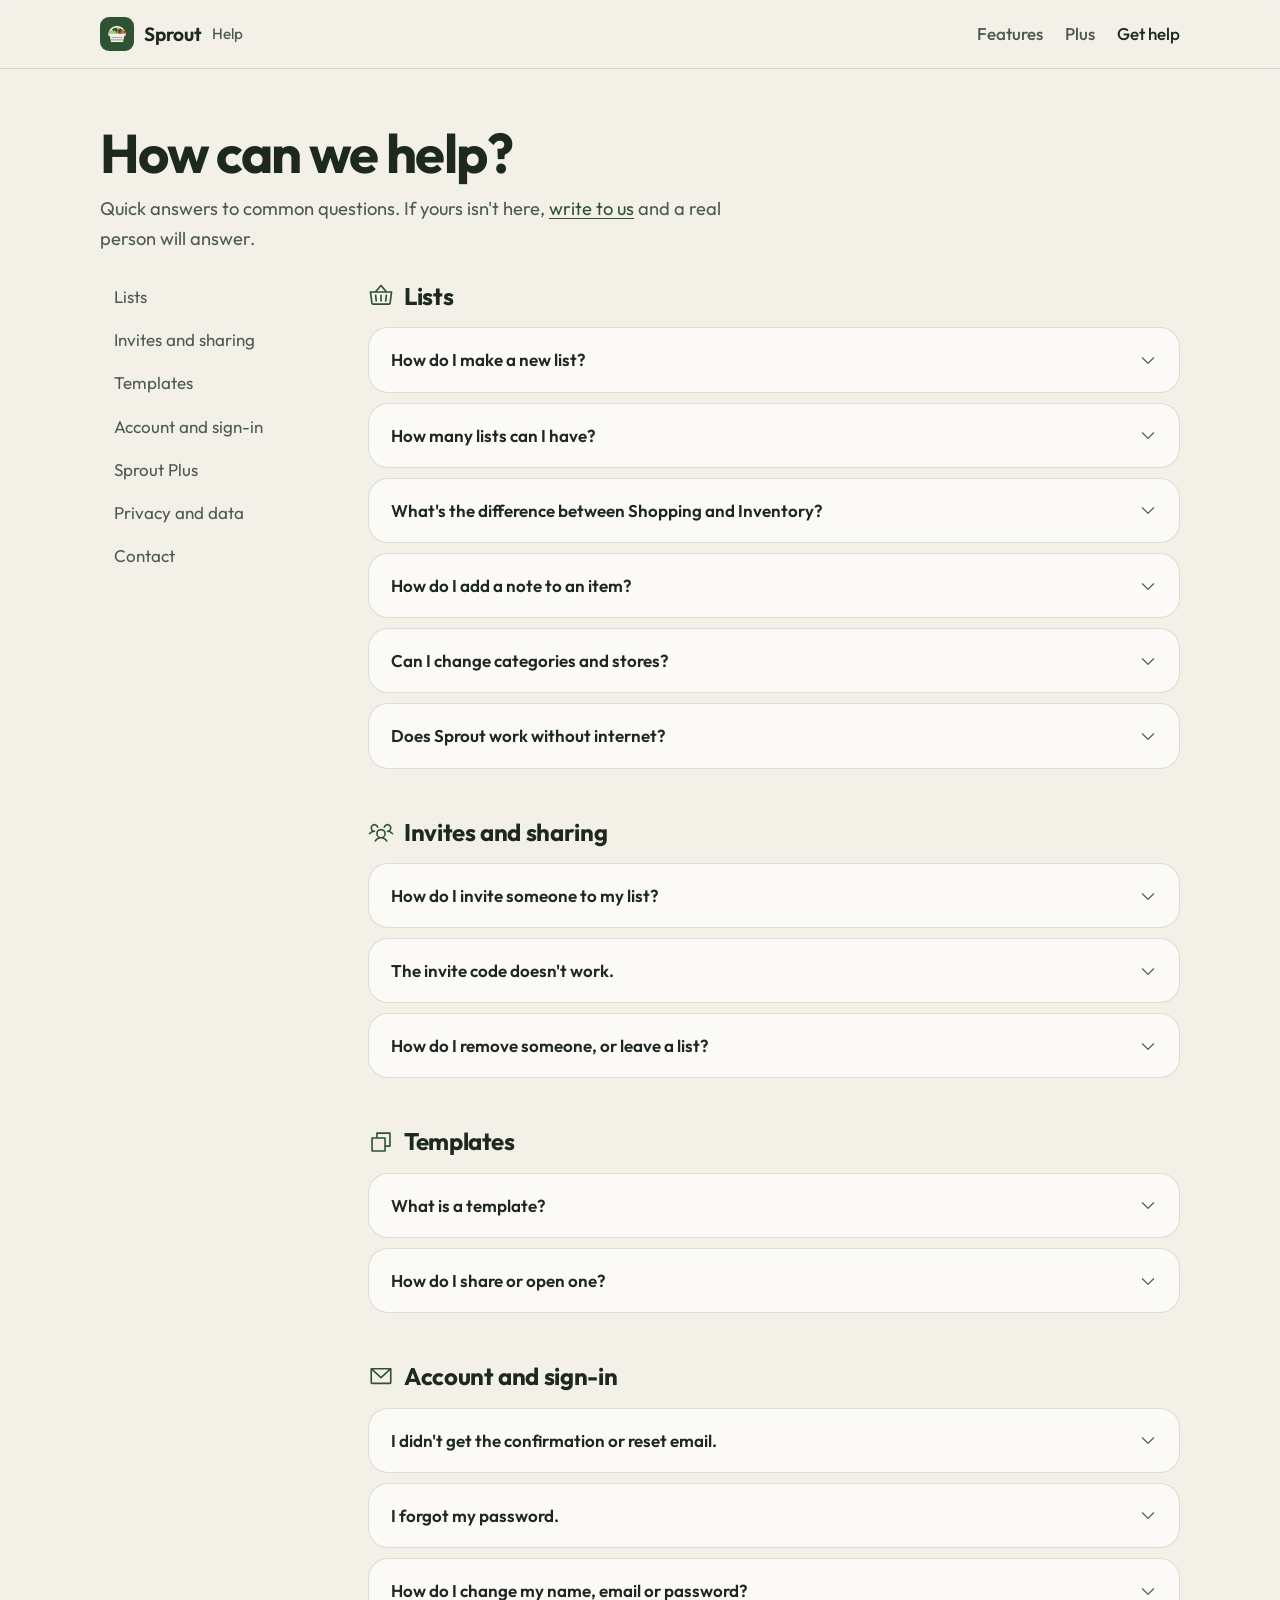
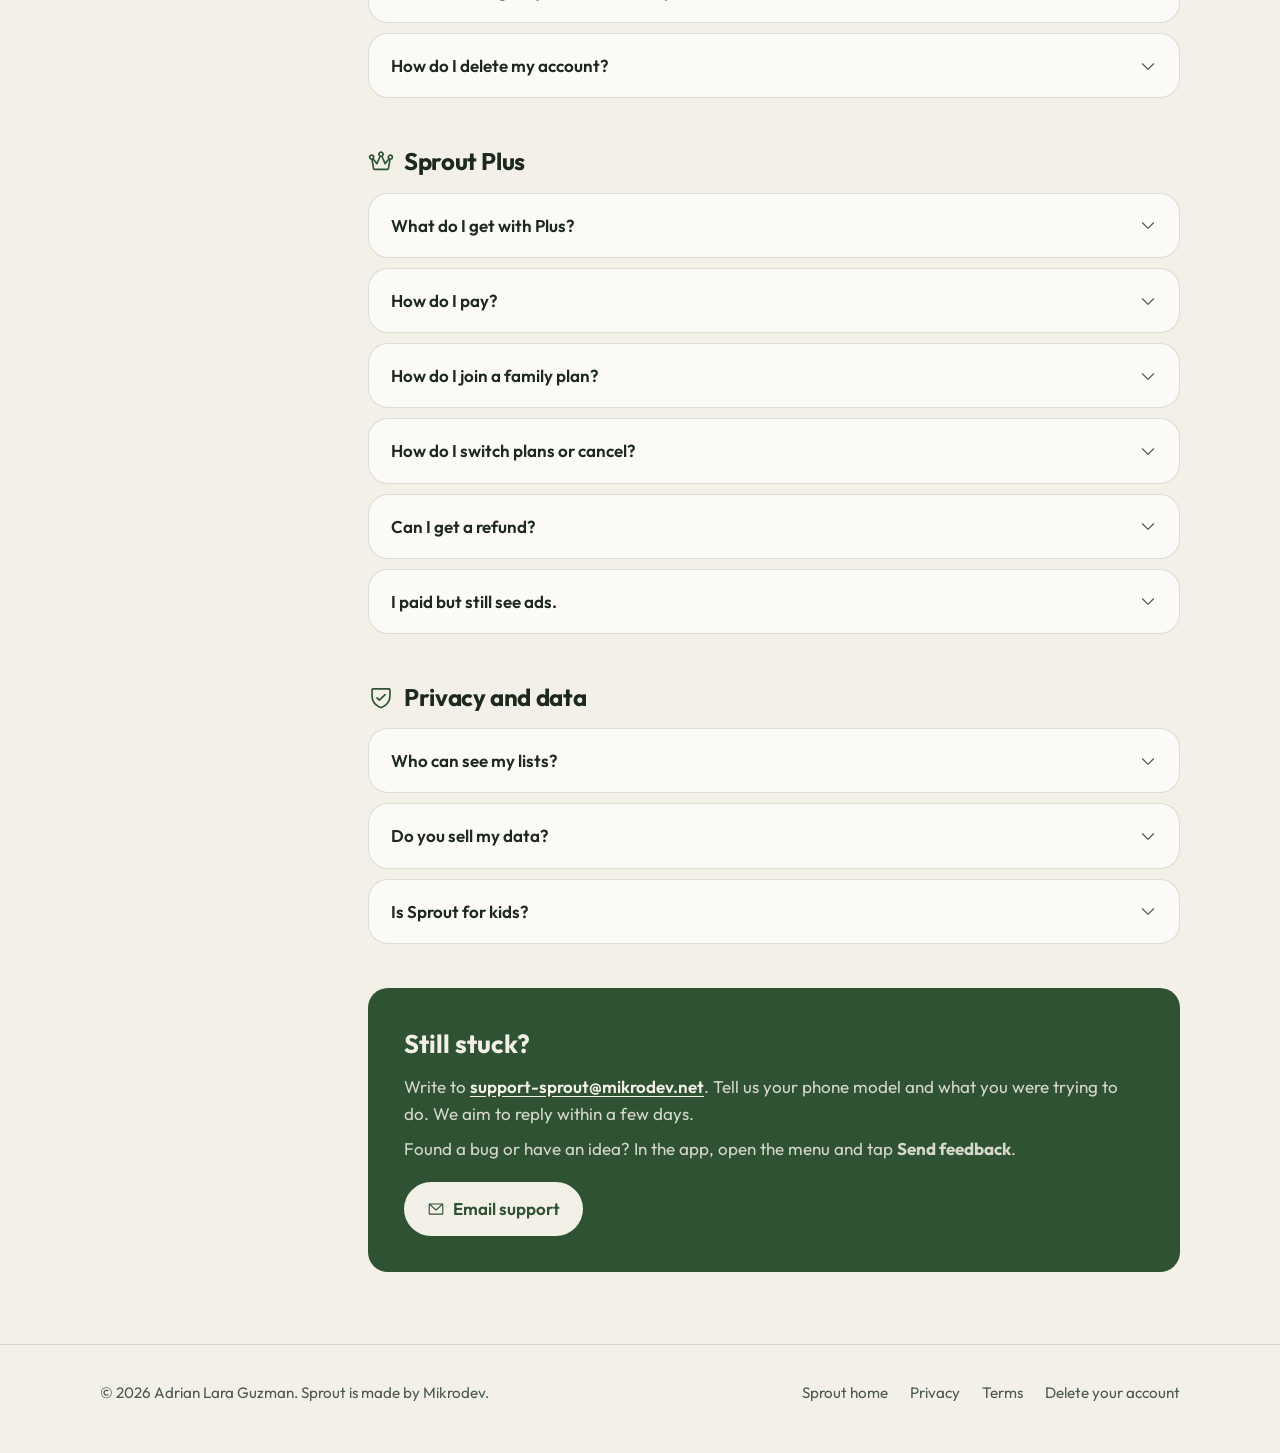
==== faq/index.html @ 86c6a5ad "Initial site: sprout-support-site" ====
<!doctype html>
<html lang="en">
<head>
  <meta charset="utf-8">
  <meta name="viewport" content="width=device-width, initial-scale=1">
  <title>Sprout help</title>
  <meta name="description" content="Answers to common Sprout questions about lists, invites, templates, your account and Sprout Plus, plus how to contact support.">
  <link rel="canonical" href="https://sprout-support.mikrodev.net/faq/">
  <meta name="theme-color" content="#2f5233">
  <link rel="icon" href="/favicon.png" type="image/png">
  <link rel="apple-touch-icon" href="/apple-touch-icon.png">
  <link rel="preload" href="/assets/fonts/outfit-var.woff2" as="font" type="font/woff2" crossorigin>
  <link rel="stylesheet" href="/assets/site.css">
</head>
<body>
<a class="skip" href="#main">Skip to content</a>

<header class="site-header">
  <div class="wrap">
    <a class="brand" href="/"><img src="/assets/icon-256.png" alt="" width="34" height="34">Sprout <small>Help</small></a>
    <nav class="nav" aria-label="Main">
      <a class="hide-sm" href="/#features">Features</a>
      <a class="hide-sm" href="/#plus">Plus</a>
      <a href="/faq/" aria-current="page">Get help</a>
    </nav>
  </div>
</header>

<main id="main">
  <div class="wrap page-head">
    <h1>How can we help?</h1>
    <p>Quick answers to common questions. If yours isn't here, <a href="#contact">write to us</a> and a real person will answer.</p>
  </div>

  <div class="wrap faq-layout">
    <nav class="toc" aria-label="Topics">
      <a href="#lists">Lists</a>
      <a href="#sharing">Invites and sharing</a>
      <a href="#templates">Templates</a>
      <a href="#account">Account and sign-in</a>
      <a href="#plus">Sprout Plus</a>
      <a href="#privacy">Privacy and data</a>
      <a href="#contact">Contact</a>
    </nav>

    <div>
      <section class="faq-group" id="lists">
        <h2><svg class="ico" aria-hidden="true" focusable="false" xmlns="http://www.w3.org/2000/svg" viewBox="0 0 256 256" fill="currentColor"><path d="M136,120v56a8,8,0,0,1-16,0V120a8,8,0,0,1,16,0Zm36.84-.8-5.6,56A8,8,0,0,0,174.4,184a7.32,7.32,0,0,0,.81,0,8,8,0,0,0,7.95-7.2l5.6-56a8,8,0,0,0-15.92-1.6Zm-89.68,0a8,8,0,0,0-15.92,1.6l5.6,56a8,8,0,0,0,8,7.2,7.32,7.32,0,0,0,.81,0,8,8,0,0,0,7.16-8.76ZM239.93,89.06,224.86,202.12A16.06,16.06,0,0,1,209,216H47a16.06,16.06,0,0,1-15.86-13.88L16.07,89.06A8,8,0,0,1,24,80H68.37L122,18.73a8,8,0,0,1,12,0L187.63,80H232a8,8,0,0,1,7.93,9.06ZM89.63,80h76.74L128,36.15ZM222.86,96H33.14L47,200H209Z"/></svg> Lists</h2>
        <details>
          <summary>How do I make a new list? <svg class="ico" aria-hidden="true" focusable="false" xmlns="http://www.w3.org/2000/svg" viewBox="0 0 256 256" fill="currentColor"><path d="M213.66,101.66l-80,80a8,8,0,0,1-11.32,0l-80-80A8,8,0,0,1,53.66,90.34L128,164.69l74.34-74.35a8,8,0,0,1,11.32,11.32Z"/></svg></summary>
          <div class="answer">
            <p>Tap the list name at the top of the Shopping tab to open <strong>Your lists</strong>, then tap <strong>New</strong>. You can copy the inventory of a list you already have, so you don't start from zero.</p>
          </div>
        </details>
        <details>
          <summary>How many lists can I have? <svg class="ico" aria-hidden="true" focusable="false" xmlns="http://www.w3.org/2000/svg" viewBox="0 0 256 256" fill="currentColor"><path d="M213.66,101.66l-80,80a8,8,0,0,1-11.32,0l-80-80A8,8,0,0,1,53.66,90.34L128,164.69l74.34-74.35a8,8,0,0,1,11.32,11.32Z"/></svg></summary>
          <div class="answer">
            <p>You can own up to 5 lists, and you can join as many lists as other people invite you to.</p>
          </div>
        </details>
        <details>
          <summary>What's the difference between Shopping and Inventory? <svg class="ico" aria-hidden="true" focusable="false" xmlns="http://www.w3.org/2000/svg" viewBox="0 0 256 256" fill="currentColor"><path d="M213.66,101.66l-80,80a8,8,0,0,1-11.32,0l-80-80A8,8,0,0,1,53.66,90.34L128,164.69l74.34-74.35a8,8,0,0,1,11.32,11.32Z"/></svg></summary>
          <div class="answer">
            <p><strong>Inventory</strong> is everything your household buys. <strong>Shopping</strong> is what you need right now. Tap an item in the inventory, or use <strong>Find in inventory</strong> on the Shopping tab, to put it on the list.</p>
            <p>When you're done at the store, tap <strong>Finish shopping</strong> and every ticked item goes back to the inventory.</p>
          </div>
        </details>
        <details>
          <summary>How do I add a note to an item? <svg class="ico" aria-hidden="true" focusable="false" xmlns="http://www.w3.org/2000/svg" viewBox="0 0 256 256" fill="currentColor"><path d="M213.66,101.66l-80,80a8,8,0,0,1-11.32,0l-80-80A8,8,0,0,1,53.66,90.34L128,164.69l74.34-74.35a8,8,0,0,1,11.32,11.32Z"/></svg></summary>
          <div class="answer">
            <p>On the Shopping tab, tap <strong>Add a note</strong> under the item, or use the item's menu. Notes are for this trip only, so they clear when you finish shopping.</p>
          </div>
        </details>
        <details>
          <summary>Can I change categories and stores? <svg class="ico" aria-hidden="true" focusable="false" xmlns="http://www.w3.org/2000/svg" viewBox="0 0 256 256" fill="currentColor"><path d="M213.66,101.66l-80,80a8,8,0,0,1-11.32,0l-80-80A8,8,0,0,1,53.66,90.34L128,164.69l74.34-74.35a8,8,0,0,1,11.32,11.32Z"/></svg></summary>
          <div class="answer">
            <p>Yes. On the Inventory tab, open <strong>Manage categories &amp; stores</strong> to add, rename or delete them. You can also press and hold an item and drag it into another group.</p>
          </div>
        </details>
        <details>
          <summary>Does Sprout work without internet? <svg class="ico" aria-hidden="true" focusable="false" xmlns="http://www.w3.org/2000/svg" viewBox="0 0 256 256" fill="currentColor"><path d="M213.66,101.66l-80,80a8,8,0,0,1-11.32,0l-80-80A8,8,0,0,1,53.66,90.34L128,164.69l74.34-74.35a8,8,0,0,1,11.32,11.32Z"/></svg></summary>
          <div class="answer">
            <p>Yes. You can keep adding and ticking items offline. Sprout saves your changes on the phone and sends them as soon as you're connected again.</p>
          </div>
        </details>
      </section>

      <section class="faq-group" id="sharing">
        <h2><svg class="ico" aria-hidden="true" focusable="false" xmlns="http://www.w3.org/2000/svg" viewBox="0 0 256 256" fill="currentColor"><path d="M244.8,150.4a8,8,0,0,1-11.2-1.6A51.6,51.6,0,0,0,192,128a8,8,0,0,1-7.37-4.89,8,8,0,0,1,0-6.22A8,8,0,0,1,192,112a24,24,0,1,0-23.24-30,8,8,0,1,1-15.5-4A40,40,0,1,1,219,117.51a67.94,67.94,0,0,1,27.43,21.68A8,8,0,0,1,244.8,150.4ZM190.92,212a8,8,0,1,1-13.84,8,57,57,0,0,0-98.16,0,8,8,0,1,1-13.84-8,72.06,72.06,0,0,1,33.74-29.92,48,48,0,1,1,58.36,0A72.06,72.06,0,0,1,190.92,212ZM128,176a32,32,0,1,0-32-32A32,32,0,0,0,128,176ZM72,120a8,8,0,0,0-8-8A24,24,0,1,1,87.24,82a8,8,0,1,0,15.5-4A40,40,0,1,0,37,117.51,67.94,67.94,0,0,0,9.6,139.19a8,8,0,1,0,12.8,9.61A51.6,51.6,0,0,1,64,128,8,8,0,0,0,72,120Z"/></svg> Invites and sharing</h2>
        <details>
          <summary>How do I invite someone to my list? <svg class="ico" aria-hidden="true" focusable="false" xmlns="http://www.w3.org/2000/svg" viewBox="0 0 256 256" fill="currentColor"><path d="M213.66,101.66l-80,80a8,8,0,0,1-11.32,0l-80-80A8,8,0,0,1,53.66,90.34L128,164.69l74.34-74.35a8,8,0,0,1,11.32,11.32Z"/></svg></summary>
          <div class="answer">
            <p>Tap the member count under the list name to open <strong>Members &amp; invite code</strong>. From there you can share the code, show a QR code, or copy it. The other person opens <strong>Your lists</strong>, taps <strong>Join</strong>, and types or scans the code.</p>
            <p>Only the list's owner can see the invite code.</p>
          </div>
        </details>
        <details>
          <summary>The invite code doesn't work. <svg class="ico" aria-hidden="true" focusable="false" xmlns="http://www.w3.org/2000/svg" viewBox="0 0 256 256" fill="currentColor"><path d="M213.66,101.66l-80,80a8,8,0,0,1-11.32,0l-80-80A8,8,0,0,1,53.66,90.34L128,164.69l74.34-74.35a8,8,0,0,1,11.32,11.32Z"/></svg></summary>
          <div class="answer">
            <p>Invite codes work for 24 hours. After that, the owner opens <strong>Members &amp; invite code</strong> to get a fresh one. Codes are 8 characters and don't use letters that look like numbers, so double-check the ones you typed.</p>
            <p>After too many wrong codes, Sprout makes you wait a while before trying again. This protects everyone's lists from guessing.</p>
          </div>
        </details>
        <details>
          <summary>How do I remove someone, or leave a list? <svg class="ico" aria-hidden="true" focusable="false" xmlns="http://www.w3.org/2000/svg" viewBox="0 0 256 256" fill="currentColor"><path d="M213.66,101.66l-80,80a8,8,0,0,1-11.32,0l-80-80A8,8,0,0,1,53.66,90.34L128,164.69l74.34-74.35a8,8,0,0,1,11.32,11.32Z"/></svg></summary>
          <div class="answer">
            <p>Owners can remove members from <strong>Members &amp; invite code</strong>. Sprout then offers a new code so the old one stops working.</p>
            <p>Members can tap <strong>Leave list</strong> on the same screen. If you own the list, you'll see <strong>Delete list</strong> instead. Deleting removes the list for everyone, so choose <strong>Hand over instead</strong> if others should keep it.</p>
          </div>
        </details>
      </section>

      <section class="faq-group" id="templates">
        <h2><svg class="ico" aria-hidden="true" focusable="false" xmlns="http://www.w3.org/2000/svg" viewBox="0 0 256 256" fill="currentColor"><path d="M216,32H88a8,8,0,0,0-8,8V80H40a8,8,0,0,0-8,8V216a8,8,0,0,0,8,8H168a8,8,0,0,0,8-8V176h40a8,8,0,0,0,8-8V40A8,8,0,0,0,216,32ZM160,208H48V96H160Zm48-48H176V88a8,8,0,0,0-8-8H96V48H208Z"/></svg> Templates</h2>
        <details>
          <summary>What is a template? <svg class="ico" aria-hidden="true" focusable="false" xmlns="http://www.w3.org/2000/svg" viewBox="0 0 256 256" fill="currentColor"><path d="M213.66,101.66l-80,80a8,8,0,0,1-11.32,0l-80-80A8,8,0,0,1,53.66,90.34L128,164.69l74.34-74.35a8,8,0,0,1,11.32,11.32Z"/></svg></summary>
          <div class="answer">
            <p>A template is a copy of a list's current shopping items, categories and stores that you can pass to anyone. It's a snapshot, so later changes to your list don't change it, and the people who receive it can't see your real list.</p>
          </div>
        </details>
        <details>
          <summary>How do I share or open one? <svg class="ico" aria-hidden="true" focusable="false" xmlns="http://www.w3.org/2000/svg" viewBox="0 0 256 256" fill="currentColor"><path d="M213.66,101.66l-80,80a8,8,0,0,1-11.32,0l-80-80A8,8,0,0,1,53.66,90.34L128,164.69l74.34-74.35a8,8,0,0,1,11.32,11.32Z"/></svg></summary>
          <div class="answer">
            <p>To share, open the menu on the Shopping tab and tap <strong>Share as template</strong>. To open one, go to <strong>Templates</strong> in <strong>Your lists</strong>, tap <strong>Enter code</strong>, and type or scan it. Tap <strong>Sprout</strong> to turn it into a list of your own.</p>
            <p>Template codes don't expire. Deleting a template you shared stops the code from working.</p>
          </div>
        </details>
      </section>

      <section class="faq-group" id="account">
        <h2><svg class="ico" aria-hidden="true" focusable="false" xmlns="http://www.w3.org/2000/svg" viewBox="0 0 256 256" fill="currentColor"><path d="M224,48H32a8,8,0,0,0-8,8V192a16,16,0,0,0,16,16H216a16,16,0,0,0,16-16V56A8,8,0,0,0,224,48ZM203.43,64,128,133.15,52.57,64ZM216,192H40V74.19l82.59,75.71a8,8,0,0,0,10.82,0L216,74.19V192Z"/></svg> Account and sign-in</h2>
        <details>
          <summary>I didn't get the confirmation or reset email. <svg class="ico" aria-hidden="true" focusable="false" xmlns="http://www.w3.org/2000/svg" viewBox="0 0 256 256" fill="currentColor"><path d="M213.66,101.66l-80,80a8,8,0,0,1-11.32,0l-80-80A8,8,0,0,1,53.66,90.34L128,164.69l74.34-74.35a8,8,0,0,1,11.32,11.32Z"/></svg></summary>
          <div class="answer">
            <p>Emails come from <strong>sprout-no-reply@mikrodev.net</strong>. Check your Spam or Junk folder first, and mark the message as "not spam" so the next one arrives normally.</p>
            <p>Still nothing after a few minutes? Tap <strong>Resend</strong> in the app. Each new link replaces the previous one, so always use the newest email.</p>
          </div>
        </details>
        <details>
          <summary>I forgot my password. <svg class="ico" aria-hidden="true" focusable="false" xmlns="http://www.w3.org/2000/svg" viewBox="0 0 256 256" fill="currentColor"><path d="M213.66,101.66l-80,80a8,8,0,0,1-11.32,0l-80-80A8,8,0,0,1,53.66,90.34L128,164.69l74.34-74.35a8,8,0,0,1,11.32,11.32Z"/></svg></summary>
          <div class="answer">
            <p>On the sign-in screen, tap <strong>Forgot password?</strong> and enter your email. Open the link on the same phone that has Sprout installed, and the app will ask for a new password.</p>
          </div>
        </details>
        <details>
          <summary>How do I change my name, email or password? <svg class="ico" aria-hidden="true" focusable="false" xmlns="http://www.w3.org/2000/svg" viewBox="0 0 256 256" fill="currentColor"><path d="M213.66,101.66l-80,80a8,8,0,0,1-11.32,0l-80-80A8,8,0,0,1,53.66,90.34L128,164.69l74.34-74.35a8,8,0,0,1,11.32,11.32Z"/></svg></summary>
          <div class="answer">
            <p>Open the menu on the Shopping tab and tap <strong>Account</strong>. A new email address needs to be confirmed from both the old and the new inbox before it takes effect.</p>
          </div>
        </details>
        <details>
          <summary>How do I delete my account? <svg class="ico" aria-hidden="true" focusable="false" xmlns="http://www.w3.org/2000/svg" viewBox="0 0 256 256" fill="currentColor"><path d="M213.66,101.66l-80,80a8,8,0,0,1-11.32,0l-80-80A8,8,0,0,1,53.66,90.34L128,164.69l74.34-74.35a8,8,0,0,1,11.32,11.32Z"/></svg></summary>
          <div class="answer">
            <p>In the app, open <strong>Account</strong> and tap <strong>Delete account</strong>. Sprout tells you exactly what will happen and asks for your password to confirm. You can also <a href="https://sprout-legal.mikrodev.net/delete-account/">request deletion without the app</a>.</p>
          </div>
        </details>
      </section>

      <section class="faq-group" id="plus">
        <h2><svg class="ico" aria-hidden="true" focusable="false" xmlns="http://www.w3.org/2000/svg" viewBox="0 0 256 256" fill="currentColor"><path d="M248,80a28,28,0,1,0-51.12,15.77l-26.79,33L146,73.4a28,28,0,1,0-36.06,0L85.91,128.74l-26.79-33a28,28,0,1,0-26.6,12L47,194.63A16,16,0,0,0,62.78,208H193.22A16,16,0,0,0,209,194.63l14.47-86.85A28,28,0,0,0,248,80ZM128,40a12,12,0,1,1-12,12A12,12,0,0,1,128,40ZM24,80A12,12,0,1,1,36,92,12,12,0,0,1,24,80ZM193.22,192H62.78L48.86,108.52,81.79,149A8,8,0,0,0,88,152a7.83,7.83,0,0,0,1.08-.07,8,8,0,0,0,6.26-4.74l29.3-67.4a27,27,0,0,0,6.72,0l29.3,67.4a8,8,0,0,0,6.26,4.74A7.83,7.83,0,0,0,168,152a8,8,0,0,0,6.21-3l32.93-40.52ZM220,92a12,12,0,1,1,12-12A12,12,0,0,1,220,92Z"/></svg> Sprout Plus</h2>
        <details>
          <summary>What do I get with Plus? <svg class="ico" aria-hidden="true" focusable="false" xmlns="http://www.w3.org/2000/svg" viewBox="0 0 256 256" fill="currentColor"><path d="M213.66,101.66l-80,80a8,8,0,0,1-11.32,0l-80-80A8,8,0,0,1,53.66,90.34L128,164.69l74.34-74.35a8,8,0,0,1,11.32,11.32Z"/></svg></summary>
          <div class="answer">
            <p>No ads on any list you use, on every device you sign in on, plus new premium features as they arrive. <strong>Just me</strong> covers one person. <strong>Family</strong> covers up to 5 people, each on their own account.</p>
          </div>
        </details>
        <details>
          <summary>How do I pay? <svg class="ico" aria-hidden="true" focusable="false" xmlns="http://www.w3.org/2000/svg" viewBox="0 0 256 256" fill="currentColor"><path d="M213.66,101.66l-80,80a8,8,0,0,1-11.32,0l-80-80A8,8,0,0,1,53.66,90.34L128,164.69l74.34-74.35a8,8,0,0,1,11.32,11.32Z"/></svg></summary>
          <div class="answer">
            <p>Open the menu and tap <strong>Sprout Plus</strong>. Payment happens on a secure Stripe page in your browser. Sprout never sees your card number. Your receipt is emailed to the address on your account.</p>
          </div>
        </details>
        <details>
          <summary>How do I join a family plan? <svg class="ico" aria-hidden="true" focusable="false" xmlns="http://www.w3.org/2000/svg" viewBox="0 0 256 256" fill="currentColor"><path d="M213.66,101.66l-80,80a8,8,0,0,1-11.32,0l-80-80A8,8,0,0,1,53.66,90.34L128,164.69l74.34-74.35a8,8,0,0,1,11.32,11.32Z"/></svg></summary>
          <div class="answer">
            <p>Ask the person who pays for the family to share their family code. Then open <strong>Sprout Plus</strong> and tap <strong>Have a family code? Join a family</strong>. Family codes work for 24 hours, like list invites.</p>
          </div>
        </details>
        <details>
          <summary>How do I switch plans or cancel? <svg class="ico" aria-hidden="true" focusable="false" xmlns="http://www.w3.org/2000/svg" viewBox="0 0 256 256" fill="currentColor"><path d="M213.66,101.66l-80,80a8,8,0,0,1-11.32,0l-80-80A8,8,0,0,1,53.66,90.34L128,164.69l74.34-74.35a8,8,0,0,1,11.32,11.32Z"/></svg></summary>
          <div class="answer">
            <p>Open <strong>Sprout Plus</strong> and tap <strong>Change plan</strong> (family payers use <strong>Manage family</strong>). This opens your Stripe billing page, where you can switch between monthly and yearly, move to or from Family, or cancel.</p>
            <p>Plan changes start right away. Time you've already paid for becomes credit toward the new plan. If you cancel, Plus keeps working until the end of the period you paid for, and you won't be charged again.</p>
          </div>
        </details>
        <details>
          <summary>Can I get a refund? <svg class="ico" aria-hidden="true" focusable="false" xmlns="http://www.w3.org/2000/svg" viewBox="0 0 256 256" fill="currentColor"><path d="M213.66,101.66l-80,80a8,8,0,0,1-11.32,0l-80-80A8,8,0,0,1,53.66,90.34L128,164.69l74.34-74.35a8,8,0,0,1,11.32,11.32Z"/></svg></summary>
          <div class="answer">
            <p>Payments aren't refundable, except where the law requires it. When you cancel, Plus keeps working until the end of the period you already paid for, and you won't be charged again. If you think a charge is wrong, write to us and we'll look into it. Details are in the <a href="https://sprout-legal.mikrodev.net/terms/#subscriptions">subscription terms</a>.</p>
          </div>
        </details>
        <details>
          <summary>I paid but still see ads. <svg class="ico" aria-hidden="true" focusable="false" xmlns="http://www.w3.org/2000/svg" viewBox="0 0 256 256" fill="currentColor"><path d="M213.66,101.66l-80,80a8,8,0,0,1-11.32,0l-80-80A8,8,0,0,1,53.66,90.34L128,164.69l74.34-74.35a8,8,0,0,1,11.32,11.32Z"/></svg></summary>
          <div class="answer">
            <p>Close Sprout completely and open it again. Plus usually turns on within a minute of paying. Make sure you're signed in with the same account you paid with. If it still doesn't work, write to us with the email on your receipt.</p>
          </div>
        </details>
      </section>

      <section class="faq-group" id="privacy">
        <h2><svg class="ico" aria-hidden="true" focusable="false" xmlns="http://www.w3.org/2000/svg" viewBox="0 0 256 256" fill="currentColor"><path d="M208,40H48A16,16,0,0,0,32,56v56c0,52.72,25.52,84.67,46.93,102.19,23.06,18.86,46,25.26,47,25.53a8,8,0,0,0,4.2,0c1-.27,23.91-6.67,47-25.53C198.48,196.67,224,164.72,224,112V56A16,16,0,0,0,208,40Zm0,72c0,37.07-13.66,67.16-40.6,89.42A129.3,129.3,0,0,1,128,223.62a128.25,128.25,0,0,1-38.92-21.81C61.82,179.51,48,149.3,48,112l0-56,160,0ZM82.34,141.66a8,8,0,0,1,11.32-11.32L112,148.69l50.34-50.35a8,8,0,0,1,11.32,11.32l-56,56a8,8,0,0,1-11.32,0Z"/></svg> Privacy and data</h2>
        <details>
          <summary>Who can see my lists? <svg class="ico" aria-hidden="true" focusable="false" xmlns="http://www.w3.org/2000/svg" viewBox="0 0 256 256" fill="currentColor"><path d="M213.66,101.66l-80,80a8,8,0,0,1-11.32,0l-80-80A8,8,0,0,1,53.66,90.34L128,164.69l74.34-74.35a8,8,0,0,1,11.32,11.32Z"/></svg></summary>
          <div class="answer">
            <p>Only people you invite to a list can see it. They also see your name. Templates show your name and a copy of the items to whoever you share the code with.</p>
          </div>
        </details>
        <details>
          <summary>Do you sell my data? <svg class="ico" aria-hidden="true" focusable="false" xmlns="http://www.w3.org/2000/svg" viewBox="0 0 256 256" fill="currentColor"><path d="M213.66,101.66l-80,80a8,8,0,0,1-11.32,0l-80-80A8,8,0,0,1,53.66,90.34L128,164.69l74.34-74.35a8,8,0,0,1,11.32,11.32Z"/></svg></summary>
          <div class="answer">
            <p>No. The free version shows ads from Google AdMob, which uses device information to pick ads. Sprout Plus has no ads. Everything is explained in the <a href="https://sprout-legal.mikrodev.net/privacy/">privacy policy</a>.</p>
          </div>
        </details>
        <details>
          <summary>Is Sprout for kids? <svg class="ico" aria-hidden="true" focusable="false" xmlns="http://www.w3.org/2000/svg" viewBox="0 0 256 256" fill="currentColor"><path d="M213.66,101.66l-80,80a8,8,0,0,1-11.32,0l-80-80A8,8,0,0,1,53.66,90.34L128,164.69l74.34-74.35a8,8,0,0,1,11.32,11.32Z"/></svg></summary>
          <div class="answer">
            <p>Sprout is made for adults and teens who shop for a household. It isn't meant for children under 13, and they shouldn't create an account.</p>
          </div>
        </details>
      </section>

      <section class="contact" id="contact">
        <h2>Still stuck?</h2>
        <p>Write to <a href="mailto:support-sprout@mikrodev.net">support-sprout@mikrodev.net</a>. Tell us your phone model and what you were trying to do. We aim to reply within a few days.</p>
        <p>Found a bug or have an idea? In the app, open the menu and tap <strong>Send feedback</strong>.</p>
        <div class="row">
          <a class="btn" href="mailto:support-sprout@mikrodev.net?subject=Sprout%20help"><svg class="ico" aria-hidden="true" focusable="false" xmlns="http://www.w3.org/2000/svg" viewBox="0 0 256 256" fill="currentColor"><path d="M224,48H32a8,8,0,0,0-8,8V192a16,16,0,0,0,16,16H216a16,16,0,0,0,16-16V56A8,8,0,0,0,224,48ZM203.43,64,128,133.15,52.57,64ZM216,192H40V74.19l82.59,75.71a8,8,0,0,0,10.82,0L216,74.19V192Z"/></svg> Email support</a>
        </div>
      </section>
    </div>
  </div>
</main>

<footer class="site-footer">
  <div class="wrap">
    <span>&copy; 2026 Adrian Lara Guzman. Sprout is made by <a href="https://mikrodev.net/">Mikrodev</a>.</span>
    <nav aria-label="Footer">
      <a href="/">Sprout home</a>
      <a href="https://sprout-legal.mikrodev.net/privacy/">Privacy</a>
      <a href="https://sprout-legal.mikrodev.net/terms/">Terms</a>
      <a href="https://sprout-legal.mikrodev.net/delete-account/">Delete your account</a>
    </nav>
  </div>
</footer>
</body>
</html>
---- assets/site.css ----
/* Sprout web: shared by sprout-support-site and sprout-legal-site.
   Copied into each repo (no build step). Edit one, copy to the other.

   Shape rule: panels and cards 20px, buttons and chips full pill, nothing else rounded.
   Color rule: one accent (Sprout forest green). Cream is the app's own background. */

@font-face {
  font-family: "Outfit";
  src: url("fonts/outfit-var.woff2") format("woff2");
  font-weight: 100 900;
  font-display: swap;
}

:root {
  --bg: #f3f0e8;
  --surface: #fbfaf6;
  --tint: #e2eadd;
  --ink: #1d281f;
  --muted: #4c5a4f;
  --accent: #2f5233;
  --accent-hover: #264429;
  --on-accent: #f3f0e8;
  --line: rgb(47 82 51 / 0.16);
  --shadow: 0 18px 40px -24px rgb(47 82 51 / 0.45);
  --radius: 20px;
  --max: 1120px;
  color-scheme: light dark;
}

@media (prefers-color-scheme: dark) {
  :root {
    --bg: #111812;
    --surface: #182119;
    --tint: #1e2d20;
    --ink: #e8eee5;
    --muted: #a8b6a8;
    --accent: #93c595;
    --accent-hover: #a9d4aa;
    --on-accent: #10200f;
    --line: rgb(147 197 149 / 0.18);
    --shadow: 0 18px 40px -24px rgb(0 0 0 / 0.7);
  }
}

*, *::before, *::after { box-sizing: border-box; }

html { -webkit-text-size-adjust: 100%; scroll-padding-top: 88px; }

body {
  margin: 0;
  background: var(--bg);
  color: var(--ink);
  font-family: "Outfit", ui-sans-serif, system-ui, -apple-system, "Segoe UI", Roboto, sans-serif;
  font-size: 1.0625rem;
  line-height: 1.6;
  -webkit-font-smoothing: antialiased;
}

img { max-width: 100%; height: auto; display: block; }

a { color: var(--accent); text-underline-offset: 3px; }
a:hover { color: var(--accent-hover); }

:focus-visible { outline: 3px solid var(--accent); outline-offset: 3px; border-radius: 6px; }

.skip {
  position: absolute; left: 16px; top: -48px;
  background: var(--accent); color: var(--on-accent);
  padding: 8px 16px; border-radius: 999px; z-index: 20;
}
.skip:focus { top: 12px; }

.wrap { width: 100%; max-width: var(--max); margin: 0 auto; padding: 0 20px; }

/* ---------- Header ---------- */
.site-header {
  position: sticky; top: 0; z-index: 10;
  background: color-mix(in srgb, var(--bg) 88%, transparent);
  backdrop-filter: blur(12px);
  -webkit-backdrop-filter: blur(12px);
  border-bottom: 1px solid var(--line);
}
.site-header .wrap { display: flex; align-items: center; gap: 24px; height: 68px; }
.brand {
  display: inline-flex; align-items: center; gap: 10px;
  font-weight: 650; font-size: 1.2rem; color: var(--ink); text-decoration: none;
}
.brand img { width: 34px; height: 34px; border-radius: 9px; }
.brand small { font-weight: 450; color: var(--muted); font-size: 0.95rem; }
.nav { margin-left: auto; display: flex; gap: 22px; align-items: center; }
.nav a { color: var(--muted); text-decoration: none; font-weight: 500; white-space: nowrap; }
.nav a:hover, .nav a[aria-current="page"] { color: var(--ink); }
@media (max-width: 640px) {
  .nav { gap: 16px; }
  .nav .hide-sm { display: none; }
  .brand small { display: none; }
}
@media (max-width: 480px) {
  .site-header .wrap { gap: 12px; }
  .nav { gap: 14px; font-size: 0.95rem; }
  .brand { font-size: 1.1rem; gap: 8px; }
  .brand img { width: 30px; height: 30px; }
}

/* ---------- Buttons ---------- */
.btn {
  display: inline-flex; align-items: center; gap: 8px;
  padding: 12px 22px; border-radius: 999px;
  font: inherit; font-weight: 600; text-decoration: none; white-space: nowrap;
  border: 1.5px solid transparent; cursor: pointer;
  transition: transform .15s ease, background-color .15s ease;
}
.btn:active { transform: translateY(1px) scale(0.99); }
.btn-primary { background: var(--accent); color: var(--on-accent); }
.btn-primary:hover { background: var(--accent-hover); color: var(--on-accent); }
.btn-ghost { border-color: var(--line); color: var(--ink); }
.btn-ghost:hover { border-color: var(--accent); color: var(--ink); }
.btn svg { width: 18px; height: 18px; }

.ico { width: 26px; height: 26px; flex: none; color: var(--accent); }

/* ---------- Home: hero ---------- */
.hero { padding: 56px 0 72px; }
.hero .wrap {
  display: grid; gap: 48px; align-items: center;
  grid-template-columns: 1.15fr 0.85fr;
}
.hero h1 {
  font-size: clamp(2.6rem, 6vw, 4.4rem);
  line-height: 1.02; letter-spacing: -0.035em; font-weight: 700;
  margin: 0 0 20px;
}
.hero h1 em { font-style: normal; color: var(--accent); }
.hero p.lede { font-size: 1.25rem; color: var(--muted); max-width: 34ch; margin: 0 0 32px; }
.hero .ctas { display: flex; flex-wrap: wrap; gap: 12px; }
.hero .soon { margin: 0 0 16px; color: var(--accent); font-weight: 600; font-size: 1rem; }

.hero-art {
  position: relative; aspect-ratio: 4 / 5; border-radius: var(--radius);
  background: var(--accent); overflow: hidden; box-shadow: var(--shadow);
  display: grid; place-items: center;
}
.hero-art img.shot { width: 100%; height: 100%; object-fit: cover; }
.hero-art img.mark { width: 62%; border-radius: 22%; }
@media (prefers-color-scheme: dark) { .hero-art { background: #2f5233; } }

@media (max-width: 820px) {
  .hero { padding: 32px 0 48px; }
  .hero .wrap { grid-template-columns: 1fr; gap: 32px; }
  .hero-art { aspect-ratio: 16 / 11; max-width: 520px; }
  .hero-art img.mark { width: 38%; }
}

/* ---------- Home: features bento ---------- */
section.block { padding: 72px 0; }
.block h2 {
  font-size: clamp(1.9rem, 3.6vw, 2.6rem); line-height: 1.1;
  letter-spacing: -0.025em; margin: 0 0 12px; font-weight: 680;
}
.block .intro { color: var(--muted); max-width: 58ch; margin: 0 0 36px; font-size: 1.12rem; }

.bento {
  display: grid; gap: 16px;
  grid-template-columns: repeat(6, 1fr);
  grid-auto-rows: minmax(190px, auto);
}
.tile {
  background: var(--surface); border: 1px solid var(--line);
  border-radius: var(--radius); padding: 26px;
  display: flex; flex-direction: column; gap: 10px;
}
.tile h3 { margin: 0; font-size: 1.3rem; letter-spacing: -0.01em; font-weight: 650; }
.tile p { margin: 0; color: var(--muted); }
.tile.big { grid-column: span 4; grid-row: span 2; background: var(--accent); color: var(--on-accent); border: 0; justify-content: flex-end; }
.tile.big p { color: color-mix(in srgb, var(--on-accent) 82%, transparent); font-size: 1.12rem; max-width: 40ch; }
.tile.big h3 { font-size: clamp(1.6rem, 3vw, 2.2rem); line-height: 1.1; }
.tile.big .ico { color: var(--on-accent); width: 40px; height: 40px; margin-bottom: auto; }
.tile.tall { grid-column: span 2; grid-row: span 2; background: var(--tint); border: 0; }
.tile.wide { grid-column: span 2; }
.tile.tinted { background: var(--tint); border: 0; }
.tile .code {
  font-variant-numeric: tabular-nums; letter-spacing: 0.18em; font-weight: 650;
  font-size: 1.35rem; color: var(--accent); margin-top: auto;
}
@media (max-width: 900px) {
  .bento { grid-template-columns: 1fr 1fr; }
  .tile.big { grid-column: span 2; grid-row: auto; min-height: 280px; }
  .tile.tall, .tile.wide { grid-column: span 1; grid-row: auto; }
}
@media (max-width: 560px) {
  .bento { grid-template-columns: 1fr; }
  .tile.big, .tile.tall, .tile.wide { grid-column: auto; }
}

/* ---------- Home: pricing ---------- */
.pricing {
  display: grid; grid-template-columns: 0.9fr 1.1fr; gap: 48px; align-items: start;
}
.pricing .free p { color: var(--muted); max-width: 42ch; }
.plans { background: var(--surface); border: 1px solid var(--line); border-radius: var(--radius); padding: 8px 26px; }
.plan { display: grid; grid-template-columns: 1fr auto auto; gap: 8px 28px; align-items: baseline; padding: 22px 0; }
.plan + .plan { border-top: 1px solid var(--line); }
.plan h3 { margin: 0; font-size: 1.2rem; font-weight: 650; }
.plan .who { grid-column: 1; color: var(--muted); font-size: 0.98rem; }
.plan .price { font-weight: 650; font-size: 1.35rem; font-variant-numeric: tabular-nums; text-align: right; }
.plan .price span { display: block; font-size: 0.85rem; font-weight: 450; color: var(--muted); }
.plan .p1 { grid-column: 2; grid-row: 1 / span 2; }
.plan .p2 { grid-column: 3; grid-row: 1 / span 2; }
.fine { color: var(--muted); font-size: 0.95rem; margin-top: 16px; }
@media (max-width: 820px) {
  .pricing { grid-template-columns: 1fr; gap: 24px; }
}
@media (max-width: 460px) {
  .plan { grid-template-columns: 1fr 1fr; }
  .plan h3, .plan .who { grid-column: 1 / -1; }
  .plan .p1, .plan .p2 { grid-column: auto; grid-row: auto; text-align: left; }
}

/* ---------- Help strip ---------- */
.help {
  background: var(--tint); border-radius: var(--radius); padding: 40px;
  display: flex; flex-wrap: wrap; gap: 20px 40px; align-items: center; justify-content: space-between;
}
.help h2 { margin: 0 0 6px; }
.help p { margin: 0; color: var(--muted); }

/* ---------- FAQ ---------- */
.page-head { padding-top: 56px; padding-bottom: 24px; }
.page-head h1 { font-size: clamp(2.2rem, 5vw, 3.4rem); letter-spacing: -0.03em; line-height: 1.05; margin: 0 0 12px; }
.page-head p { color: var(--muted); font-size: 1.15rem; max-width: 56ch; margin: 0; }

.faq-layout { display: grid; grid-template-columns: 220px 1fr; gap: 48px; padding-bottom: 72px; }
.toc { position: sticky; top: 92px; align-self: start; display: flex; flex-direction: column; gap: 4px; }
.toc a { color: var(--muted); text-decoration: none; padding: 6px 14px; border-radius: 999px; }
.toc a:hover { background: var(--tint); color: var(--ink); }
@media (max-width: 820px) {
  .faq-layout { grid-template-columns: 1fr; gap: 24px; }
  .toc { position: static; flex-direction: row; overflow-x: auto; gap: 8px; padding-bottom: 4px; scrollbar-width: none; }
  .toc a { background: var(--surface); border: 1px solid var(--line); white-space: nowrap; }
}

.faq-group { margin-bottom: 44px; }
.faq-group h2 { font-size: 1.5rem; letter-spacing: -0.015em; margin: 0 0 12px; display: flex; align-items: center; gap: 10px; }
details { background: var(--surface); border: 1px solid var(--line); border-radius: var(--radius); margin-bottom: 10px; }
details[open] { border-color: color-mix(in srgb, var(--accent) 40%, transparent); }
summary {
  list-style: none; cursor: pointer; padding: 18px 22px; font-weight: 600;
  display: flex; justify-content: space-between; gap: 16px; align-items: center;
}
summary::-webkit-details-marker { display: none; }
summary .ico { width: 18px; height: 18px; flex: none; color: var(--muted); transition: transform .2s ease; }
details[open] summary .ico { transform: rotate(180deg); }
details .answer { padding: 0 22px 20px; color: var(--muted); }
details .answer p { margin: 0 0 10px; }
details .answer p:last-child { margin: 0; }
details .answer strong { color: var(--ink); font-weight: 600; }
details .answer ol, details .answer ul { margin: 0 0 10px; padding-left: 22px; }

.contact {
  background: var(--accent); color: var(--on-accent); border-radius: var(--radius);
  padding: 36px; display: grid; gap: 8px;
}
.contact h2 { margin: 0; font-size: 1.6rem; }
.contact p { margin: 0; color: color-mix(in srgb, var(--on-accent) 85%, transparent); }
.contact a { color: var(--on-accent); font-weight: 600; }
.contact .row { display: flex; flex-wrap: wrap; gap: 12px; margin-top: 12px; }
.contact .btn { background: var(--on-accent); color: var(--accent); }
.contact .btn:hover { color: var(--accent); opacity: .92; }
.contact .btn.alt { background: transparent; color: var(--on-accent); border-color: color-mix(in srgb, var(--on-accent) 45%, transparent); }

/* ---------- Legal prose ---------- */
.legal { display: grid; grid-template-columns: 240px minmax(0, 1fr); gap: 56px; padding-bottom: 80px; }
.legal .toc { font-size: 0.95rem; }
.legal .toc a { padding: 5px 12px; }
.prose { max-width: 72ch; }
.prose h2 { font-size: 1.45rem; letter-spacing: -0.015em; margin: 44px 0 12px; line-height: 1.25; }
.prose h2:first-child { margin-top: 0; }
.prose h3 { font-size: 1.12rem; margin: 26px 0 8px; }
.prose p, .prose li { color: var(--ink); }
.prose ul, .prose ol { padding-left: 22px; }
.prose li { margin-bottom: 6px; }
.prose .note {
  background: var(--tint); border-radius: var(--radius); padding: 18px 22px; margin: 20px 0;
}
.prose .note p { margin: 0; }
.prose table { width: 100%; border-collapse: collapse; margin: 16px 0 24px; font-size: 0.97rem; }
.prose th, .prose td { text-align: left; vertical-align: top; padding: 12px 14px 12px 0; }
.prose thead th { color: var(--muted); font-weight: 600; font-size: 0.9rem; border-bottom: 1px solid var(--line); }
.prose tbody tr + tr td { border-top: 1px solid var(--line); }
.table-scroll { overflow-x: auto; }
.updated { color: var(--muted); margin-top: 10px; }
@media (max-width: 900px) {
  .legal { grid-template-columns: 1fr; gap: 24px; }
  .legal .toc { position: static; flex-direction: row; flex-wrap: wrap; gap: 8px; }
  .legal .toc a { background: var(--surface); border: 1px solid var(--line); }
}

/* ---------- Footer ---------- */
.site-footer { border-top: 1px solid var(--line); padding: 36px 0 48px; color: var(--muted); font-size: 0.95rem; }
.site-footer .wrap { display: flex; flex-wrap: wrap; gap: 16px 32px; justify-content: space-between; align-items: center; }
.site-footer nav { display: flex; flex-wrap: wrap; gap: 8px 22px; }
.site-footer a { color: var(--muted); text-decoration: none; }
.site-footer a:hover { color: var(--ink); text-decoration: underline; }

/* ---------- Motion (feedback only) ---------- */
@media (prefers-reduced-motion: reduce) {
  *, *::before, *::after { transition: none !important; animation: none !important; scroll-behavior: auto !important; }
}
@media (prefers-reduced-motion: no-preference) {
  html { scroll-behavior: smooth; }
}
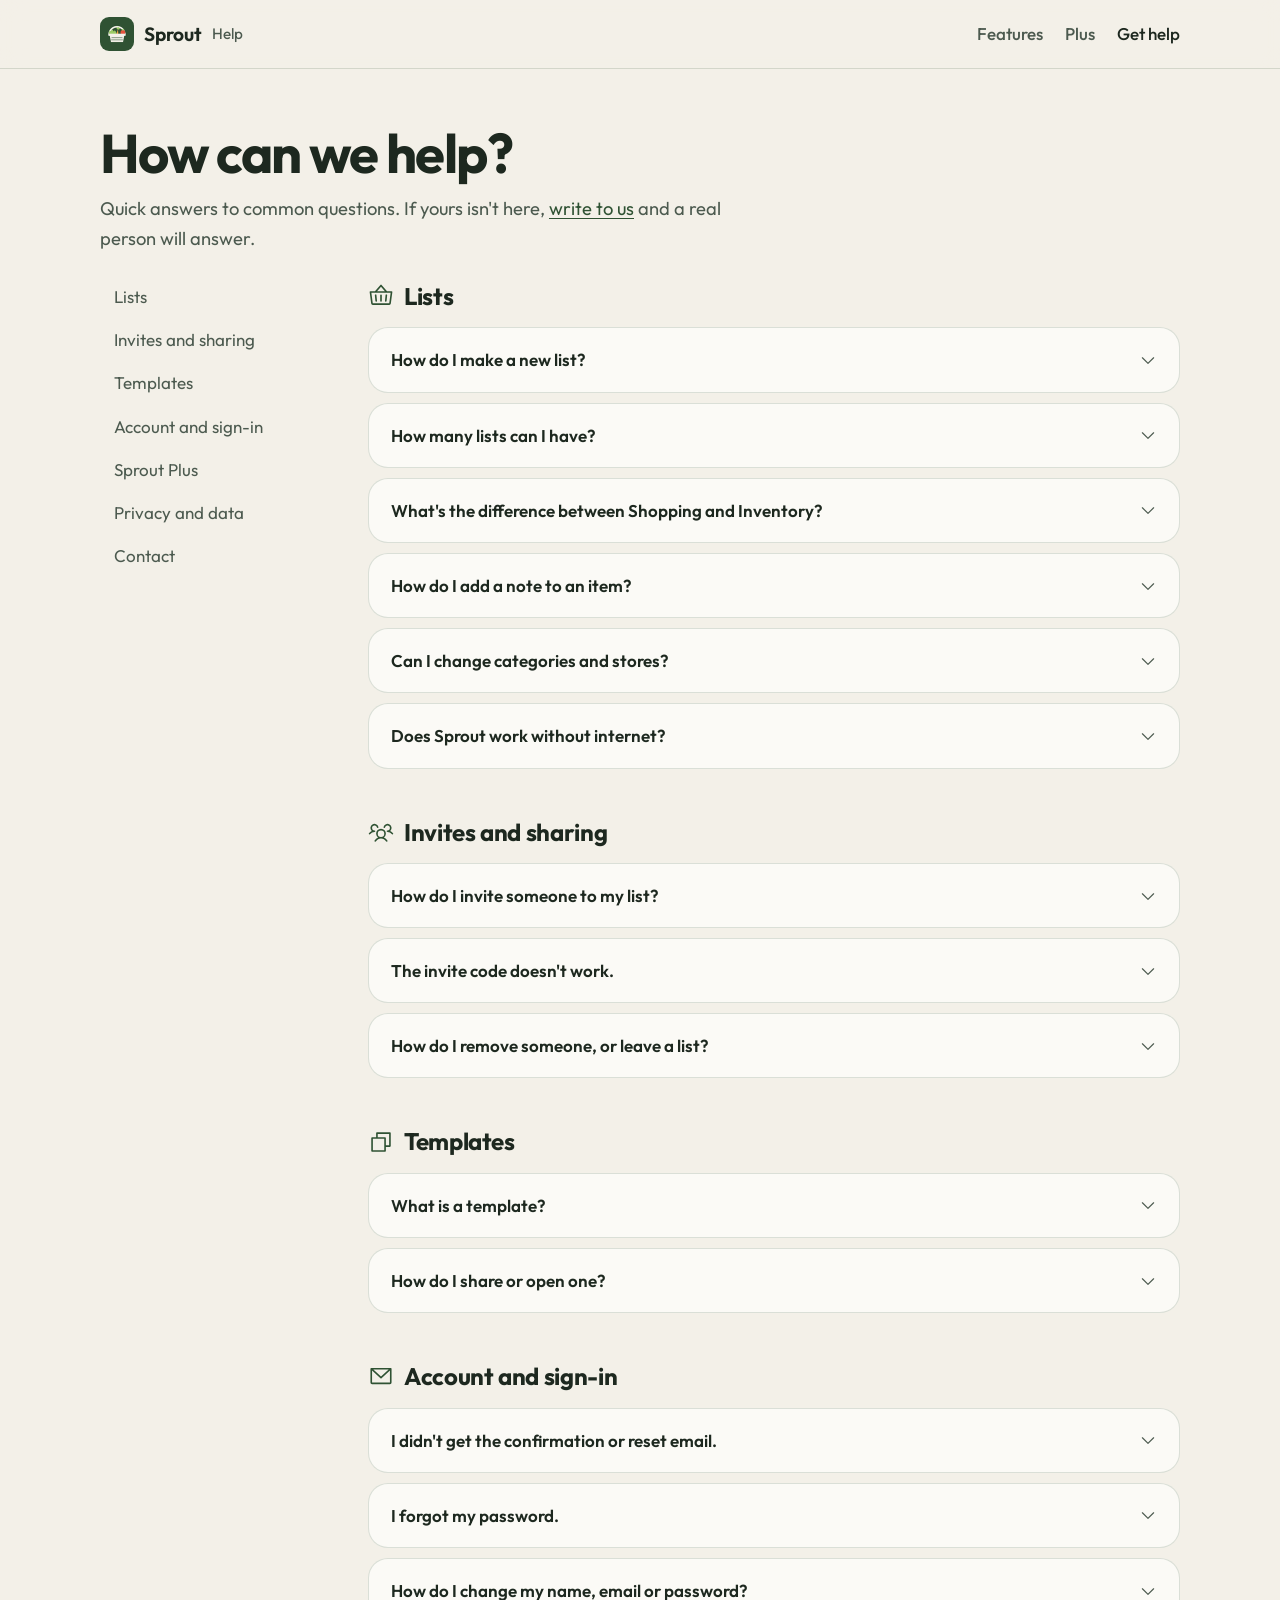
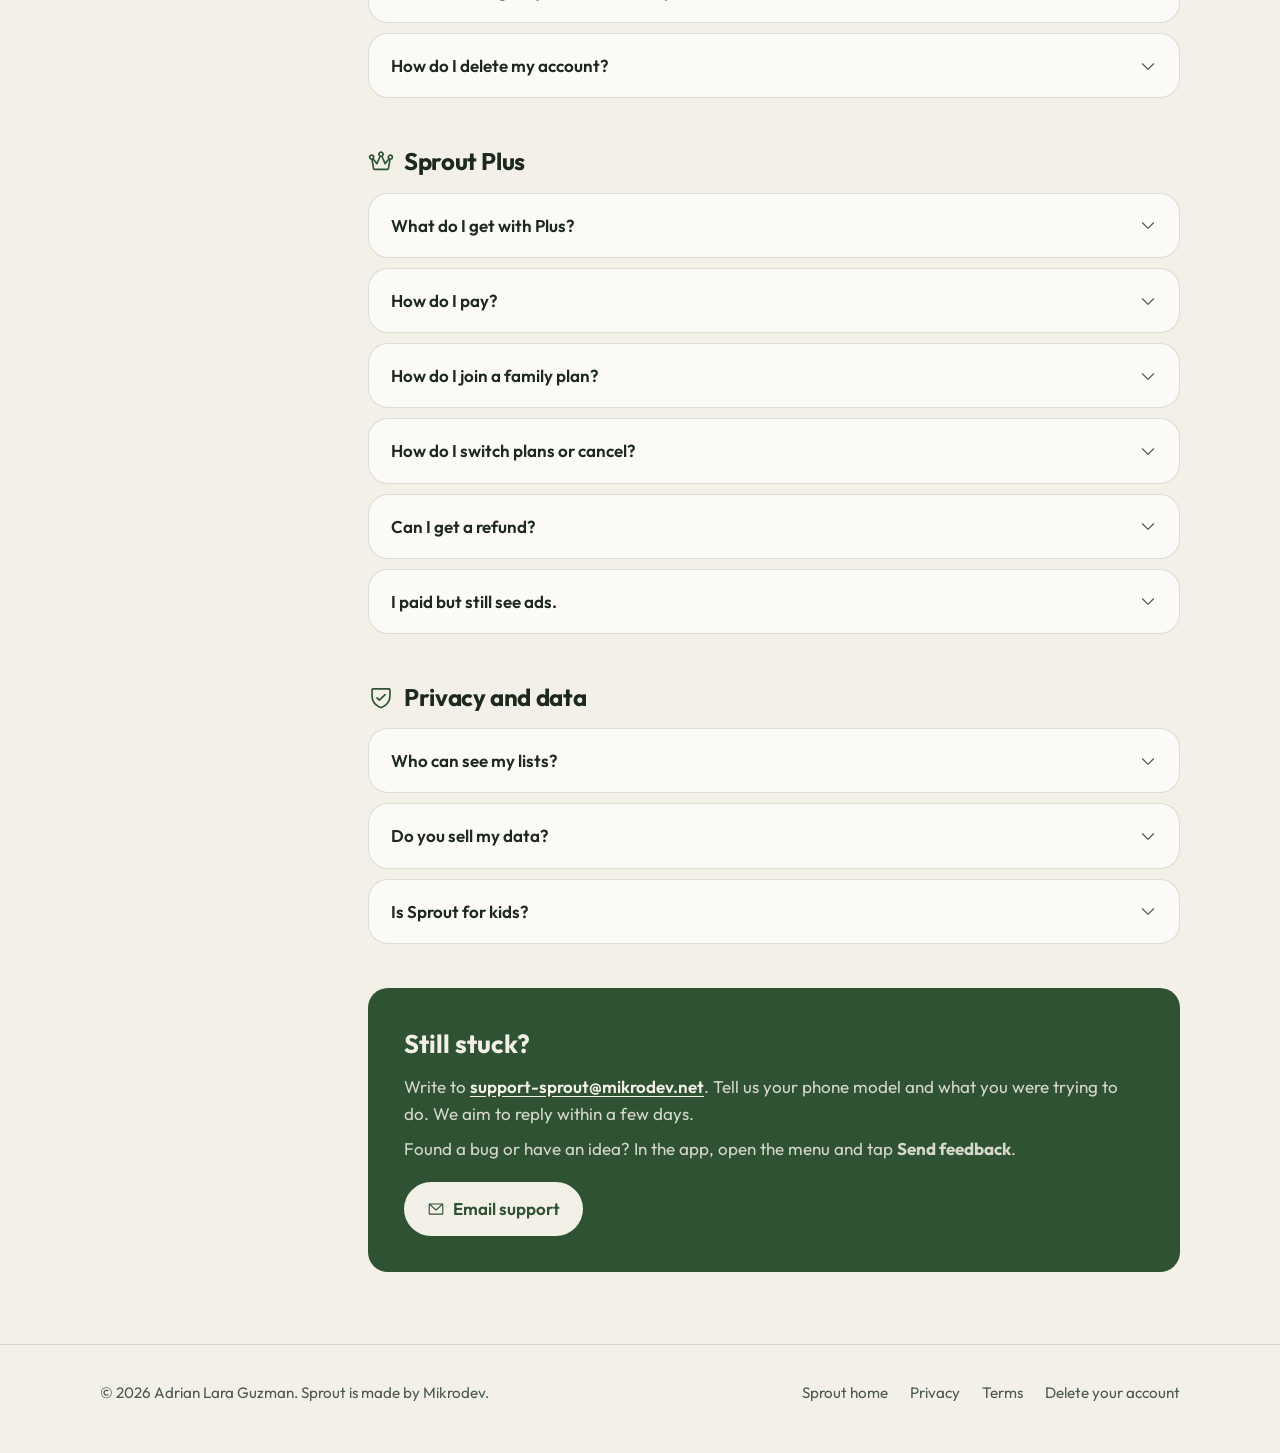
==== commit a41e14fe: "Payment copy covers App Store/Google Play and Stripe; right-sized header icon" ====
--- a/faq/index.html
+++ b/faq/index.html
@@ -17,7 +17,7 @@
 
 <header class="site-header">
   <div class="wrap">
-    <a class="brand" href="/"><img src="/assets/icon-256.png" alt="" width="34" height="34">Sprout <small>Help</small></a>
+    <a class="brand" href="/"><img src="/assets/icon-68.png" alt="" width="34" height="34">Sprout <small>Help</small></a>
     <nav class="nav" aria-label="Main">
       <a class="hide-sm" href="/#features">Features</a>
       <a class="hide-sm" href="/#plus">Plus</a>
@@ -152,6 +152,7 @@
           <summary>How do I delete my account? <svg class="ico" aria-hidden="true" focusable="false" xmlns="http://www.w3.org/2000/svg" viewBox="0 0 256 256" fill="currentColor"><path d="M213.66,101.66l-80,80a8,8,0,0,1-11.32,0l-80-80A8,8,0,0,1,53.66,90.34L128,164.69l74.34-74.35a8,8,0,0,1,11.32,11.32Z"/></svg></summary>
           <div class="answer">
             <p>In the app, open <strong>Account</strong> and tap <strong>Delete account</strong>. Sprout tells you exactly what will happen and asks for your password to confirm. You can also <a href="https://sprout-legal.mikrodev.net/delete-account/">request deletion without the app</a>.</p>
+            <p>If you pay for Plus through the App Store or Google Play, cancel it there first. Deleting your account doesn't stop Apple or Google from billing you.</p>
           </div>
         </details>
       </section>
@@ -167,7 +168,7 @@
         <details>
           <summary>How do I pay? <svg class="ico" aria-hidden="true" focusable="false" xmlns="http://www.w3.org/2000/svg" viewBox="0 0 256 256" fill="currentColor"><path d="M213.66,101.66l-80,80a8,8,0,0,1-11.32,0l-80-80A8,8,0,0,1,53.66,90.34L128,164.69l74.34-74.35a8,8,0,0,1,11.32,11.32Z"/></svg></summary>
           <div class="answer">
-            <p>Open the menu and tap <strong>Sprout Plus</strong>. Payment happens on a secure Stripe page in your browser. Sprout never sees your card number. Your receipt is emailed to the address on your account.</p>
+            <p>Open the menu, tap <strong>Sprout Plus</strong> and choose a plan. You pay through the App Store or Google Play, with the payment method already on your phone. If you bought Plus on the web, that payment was handled by Stripe. Either way, Sprout never sees your card number.</p>
           </div>
         </details>
         <details>
@@ -179,8 +180,9 @@
         <details>
           <summary>How do I switch plans or cancel? <svg class="ico" aria-hidden="true" focusable="false" xmlns="http://www.w3.org/2000/svg" viewBox="0 0 256 256" fill="currentColor"><path d="M213.66,101.66l-80,80a8,8,0,0,1-11.32,0l-80-80A8,8,0,0,1,53.66,90.34L128,164.69l74.34-74.35a8,8,0,0,1,11.32,11.32Z"/></svg></summary>
           <div class="answer">
-            <p>Open <strong>Sprout Plus</strong> and tap <strong>Change plan</strong> (family payers use <strong>Manage family</strong>). This opens your Stripe billing page, where you can switch between monthly and yearly, move to or from Family, or cancel.</p>
-            <p>Plan changes start right away. Time you've already paid for becomes credit toward the new plan. If you cancel, Plus keeps working until the end of the period you paid for, and you won't be charged again.</p>
+            <p><strong>Bought in the app:</strong> Apple and Google manage the subscription. On iPhone, open Settings, tap your name, then Subscriptions. On Android, open the Play Store, tap your profile, then Payments &amp; subscriptions. You can switch plans or cancel there.</p>
+            <p><strong>Bought on the web:</strong> open <strong>Sprout Plus</strong> and tap <strong>Change plan</strong> (family payers use <strong>Manage family</strong>) to open your Stripe billing page. Plan changes there start right away, and time you've already paid for becomes credit toward the new plan.</p>
+            <p>If you cancel, Plus keeps working until the end of the period you paid for, and you won't be charged again.</p>
           </div>
         </details>
         <details>
